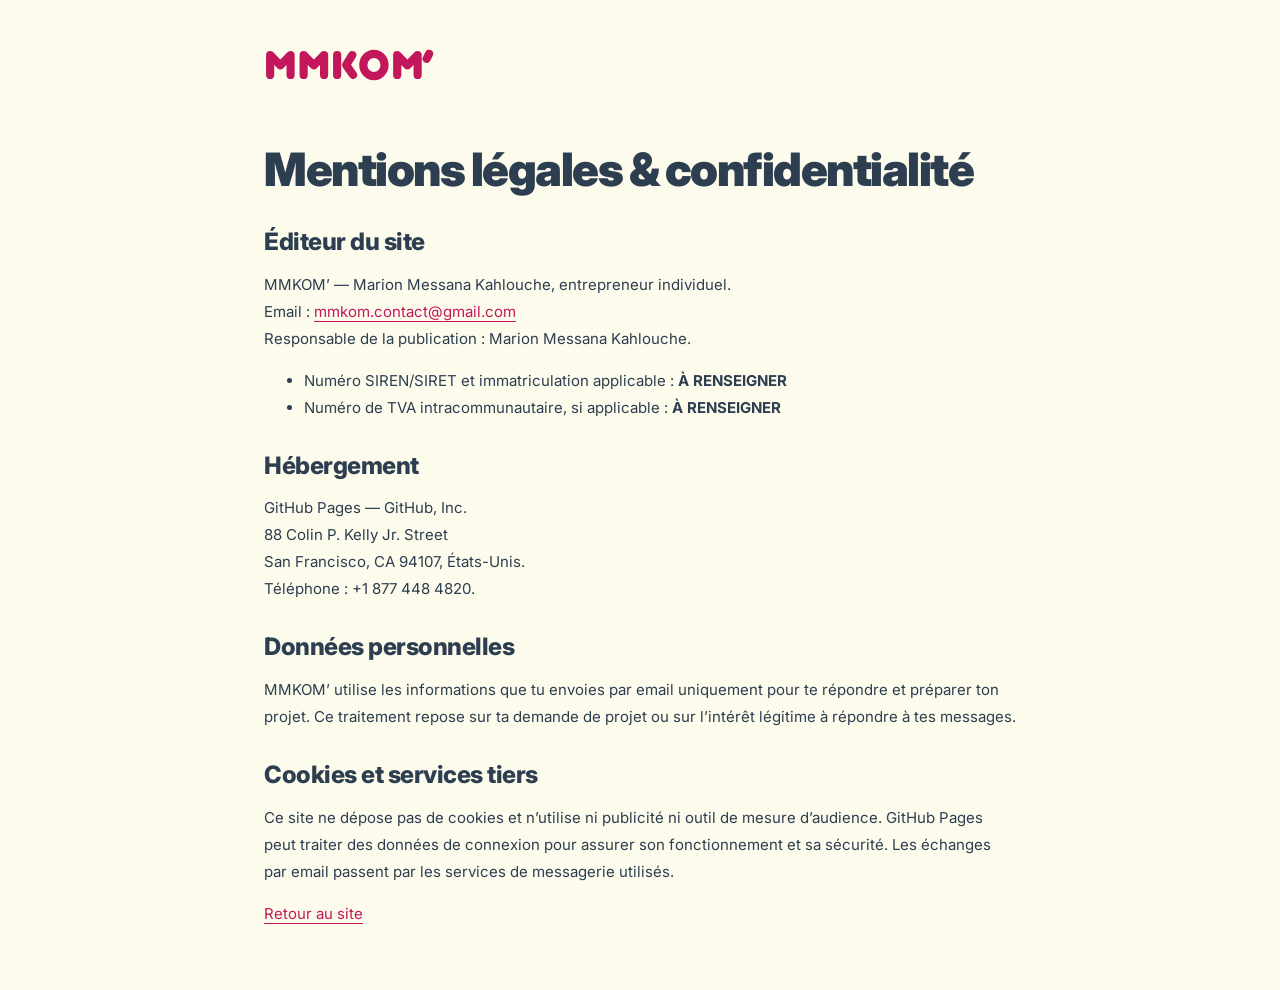
==== mentions-legales.html @ e6b51beb "first commit" ====
<!DOCTYPE html>
<html lang="fr">
<head><meta charset="UTF-8"><meta name="viewport" content="width=device-width, initial-scale=1"><title>Mentions légales & confidentialité — MMKOM'</title><meta name="robots" content="noindex, follow"><meta name="description" content="Éditeur, hébergement et protection des données personnelles du site MMKOM’."><link rel="canonical" href="https://mmkom.fr/mentions-legales.html"><link rel="icon" href="favicon.svg"><link rel="stylesheet" href="style.css"></head>
<body><a class="skip-link" href="#main">Aller au contenu</a><main id="main" class="legal-page"><a class="logo" href="./" aria-label="MMKom’, retour à l’accueil"><img src="logo.svg" width="416" height="82" alt="MMKom’"></a><h1>Mentions légales & confidentialité</h1>
<h2>Éditeur du site</h2>
<p>MMKOM’ — Marion Messana Kahlouche, entrepreneur individuel.<br>Email : <a href="mailto:mmkom.contact@gmail.com">mmkom.contact@gmail.com</a><br>Responsable de la publication : Marion Messana Kahlouche.</p>
<ul><li>Numéro SIREN/SIRET et immatriculation applicable : <strong>À RENSEIGNER</strong></li><li>Numéro de TVA intracommunautaire, si applicable : <strong>À RENSEIGNER</strong></li></ul>
<h2>Hébergement</h2>
<p>GitHub Pages — GitHub, Inc.<br>
88 Colin P. Kelly Jr. Street<br>
San Francisco, CA 94107, États-Unis.<br>
Téléphone : +1 877 448 4820.</p>
<h2>Données personnelles</h2><p>MMKOM’ utilise les informations que tu envoies par email uniquement pour te répondre et préparer ton projet. Ce traitement repose sur ta demande de projet ou sur l’intérêt légitime à répondre à tes messages.</p>
<h2>Cookies et services tiers</h2><p>Ce site ne dépose pas de cookies et n’utilise ni publicité ni outil de mesure d’audience. GitHub Pages peut traiter des données de connexion pour assurer son fonctionnement et sa sécurité. Les échanges par email passent par les services de messagerie utilisés.</p>
<p><a href="./">Retour au site</a></p></main></body></html>
---- style.css ----
:root{--pink:#C2185B;--blush:#FFEFF5;--ink:#2C3E50;--cream:#FDFBEC;--line:#e7d8db;--font:'Inter','Canva Sans',sans-serif}*{box-sizing:border-box}html{scroll-behavior:smooth;scroll-padding-top:30px}body{margin:0;background:var(--cream);color:var(--ink);font-family:var(--font);font-size:15px;-webkit-font-smoothing:antialiased}a{color:inherit}button{font:inherit}a,button,summary{-webkit-tap-highlight-color:transparent}button,a,summary{touch-action:manipulation}a:focus-visible,button:focus-visible,summary:focus-visible{outline:3px solid var(--pink);outline-offset:6px}::selection{background:var(--pink);color:white}.section-width{width:min(1180px,calc(100% - 112px));margin-inline:auto}.site-header{max-width:1440px;margin:auto;padding:30px 56px;display:flex;align-items:center;justify-content:space-between;border-bottom:1px solid #2c3e5014}.logo{text-decoration:none;font-size:33px;font-weight:900;letter-spacing:-2px;color:var(--pink);display:inline-flex;align-items:baseline;position:relative}.logo>span{font-size:42px;line-height:.7}.logo i{width:7px;height:7px;border-radius:50%;background:var(--pink);margin-left:5px}.site-header nav{display:flex;align-items:center;gap:35px}.site-header nav>a:not(.button){font-size:12px;font-weight:550;text-decoration:none}.site-header nav>a:not(.button):hover{color:var(--pink)}.button{border:1px solid var(--pink);background:var(--pink);color:white;text-decoration:none;display:inline-flex;justify-content:center;align-items:center;gap:26px;min-height:53px;padding:15px 23px;border-radius:7px;font-size:12px;font-weight:650;cursor:pointer;transition:transform .2s,box-shadow .2s}.button>span{font-size:23px;font-weight:400;line-height:1}.button:hover{transform:translateY(-3px);box-shadow:4px 5px 0 #2c3e5020}.button-small{min-height:43px;padding:10px 18px;font-size:12px;gap:22px}.hero{display:grid;grid-template-columns:1.13fr 1fr;gap:65px;align-items:center;padding-top:79px;padding-bottom:91px}.eyebrow{font-size:9px;letter-spacing:1.65px;font-weight:750;line-height:1.8}.hero .eyebrow{display:flex;align-items:center;gap:9px;letter-spacing:1.1px}.little-spark{font-size:23px;color:var(--pink);line-height:1}h1{font-size:clamp(50px,5.3vw,76px);font-weight:850;letter-spacing:-4.1px;line-height:1.1;margin:24px 0 28px}.pink{color:var(--pink)}.highlight{position:relative;color:var(--pink);display:inline-block}.highlight svg{position:absolute;bottom:-12px;left:-3px;width:103%;height:21px;fill:none;stroke:var(--pink);stroke-width:3;stroke-linecap:round}.hero-intro{font-size:20px;margin:32px 0 12px;letter-spacing:-.5px}.hero-intro strong{font-weight:750}.wave{color:var(--pink);display:inline-block;transform:rotate(15deg);font-size:28px;margin-left:5px}.hero-description{max-width:435px;font-size:14px;line-height:1.85;margin:0 0 25px}.hero-footnote{font-size:10px;margin:17px 0 0;color:#5b6670}.hero-footnote span{font-size:16px;margin-right:5px;color:var(--pink)}.hero-visual{position:relative;max-width:425px;width:100%;justify-self:center;padding:15px 18px 0}.photo-card{position:relative;background:#fffdf8;padding:13px 13px 0;box-shadow:0 8px 25px #54233114;transform:rotate(5deg);border:1px solid #e8e1d4}.portrait-placeholder{height:345px;background:#f5c9d9;position:relative;overflow:hidden;display:flex;justify-content:center;align-items:flex-end}.portrait{width:100%;height:100%;position:absolute;bottom:0;opacity:.9}.portrait-dot{position:absolute;border:1px solid #c2185b38;border-radius:50%;width:230px;height:230px}.dot-one{top:-110px;right:-75px}.dot-two{left:-126px;bottom:0;width:260px;height:260px}.photo-label{z-index:1;background:#fff8f0e8;padding:8px 13px;font-size:8px;letter-spacing:1.6px;margin-bottom:17px;border-radius:3px}.photo-card>p{text-align:center;font-size:13px;font-weight:550;padding:2px 0 7px;letter-spacing:-.3px}.photo-card>p span{font-size:22px;margin-left:10px;color:var(--pink)}.tape{position:absolute;top:-14px;left:36%;width:110px;height:33px;background:#f4e7b8a6;transform:rotate(-9deg);z-index:2;backdrop-filter:blur(2px);clip-path:polygon(2% 0,99% 4%,96% 100%,0 92%)}.flower{width:100px;height:100px;color:var(--pink)}.flower-top{position:absolute;right:-24px;top:-26px;z-index:3;transform:rotate(15deg)}.round-sticker{position:absolute;left:-32px;bottom:-17px;width:116px;height:116px;background:var(--pink);color:var(--cream);border-radius:50%;display:flex;flex-direction:column;justify-content:center;align-items:center;gap:5px;transform:rotate(-12deg);border:1px dashed #ffeff58c;outline:6px solid var(--pink);font-size:11px}.round-sticker b{font-size:17px;letter-spacing:-.5px}.hello-sticker{position:absolute;top:-20px;left:-28px;font-size:16px;font-style:italic;font-weight:550;transform:rotate(-9deg);color:var(--pink)}.hello-sticker svg{width:60px;height:40px;display:block;margin:4px 0 0 28px;fill:none;stroke:var(--pink);stroke-width:2;stroke-linecap:round;stroke-linejoin:round}.visual-spark{position:absolute;right:-34px;bottom:-20px;color:var(--pink);font-size:66px}.ribbon{background:var(--pink);color:var(--cream);padding:20px 0;overflow:hidden;transform:rotate(-1.5deg);margin:8px -0px 0}.ribbon>div{display:flex;align-items:center;gap:40px;width:max-content;margin-left:-20px}.ribbon span{font-size:13px;font-weight:750;letter-spacing:2px;white-space:nowrap}.ribbon i{font-style:normal;font-size:25px;line-height:1}.services{padding-block:92px 70px}.section-heading{display:flex;justify-content:space-between;align-items:flex-end;gap:30px;margin-bottom:35px}.section-heading .eyebrow{color:var(--pink);margin:0 0 12px}h2{font-size:46px;line-height:1.12;letter-spacing:-2px;margin:0;font-weight:800}.section-heading>p{font-size:13px;line-height:1.85;margin:0 0 5px}.service-grid{display:grid;grid-template-columns:repeat(3,minmax(0,1fr));gap:20px;align-items:start}.service-card{border:1px solid #decbd0;padding:27px 25px 0;border-radius:12px;overflow:hidden}.web-card{background:var(--blush)}.social-card{background:#f5cada}.boost-card{background:#f6f1da}.card-top{display:flex;align-items:center;justify-content:space-between;margin-bottom:30px}.service-icon{width:47px;height:47px;color:var(--pink)}.service-icon svg{width:100%;height:100%;fill:none;stroke:currentColor;stroke-width:1.7;stroke-linecap:round;stroke-linejoin:round}.service-number{font-size:11px;font-weight:550;opacity:.65}.card-kicker{font-size:8px;font-weight:750;letter-spacing:1.25px;color:var(--pink);margin:0 0 11px}.service-card h3{font-size:31px;letter-spacing:-1.2px;line-height:1.14;font-weight:800;margin:0 0 17px}.service-card h3+p{font-size:12px;line-height:1.85;margin:0 0 20px;min-height:88px}.tags{display:flex;flex-wrap:wrap;gap:6px;min-height:48px;align-content:start}.tags span{font-size:8px;border:1px solid #2c3e5030;border-radius:30px;padding:5px 8px}.card-price{font-size:10px;margin:19px 0 22px}.card-price strong{display:block;font-size:27px;font-weight:750;letter-spacing:-1px;margin-top:6px}.card-price small{font-size:10px;font-weight:500;letter-spacing:0}.service-card details{border-top:1px solid #2c3e5029}.service-card summary{list-style:none;cursor:pointer;display:flex;align-items:center;justify-content:space-between;font-size:11px;font-weight:650;min-height:57px;gap:8px}.service-card summary::-webkit-details-marker{display:none}.service-card summary>span{font-size:23px;font-weight:400;transition:transform .2s}.service-card details[open] summary>span{transform:rotate(45deg)}.details-content{padding-bottom:15px}.details-content h4{font-size:12px;line-height:1.6;margin:10px 0 5px;color:var(--pink)}.details-content p{font-size:11px;line-height:1.8;margin:0 0 15px}.price-note{font-size:9px;line-height:1.8;opacity:.75;margin-top:17px}.custom-note{font-size:11px;text-align:center;margin:35px 0 0;line-height:1.8}.custom-note>span{font-size:22px;color:var(--pink);vertical-align:middle;margin-right:9px}.custom-note a{text-underline-offset:4px;font-weight:650}.contact{background:var(--pink);color:var(--cream);overflow:hidden}.contact-inner{position:relative;text-align:center;padding-top:60px;padding-bottom:52px}.contact .eyebrow{font-size:9px;letter-spacing:1.9px;margin-bottom:18px}.contact h2{font-size:64px;line-height:1.05;letter-spacing:-2.6px;position:relative;display:inline-block}.contact h2>span{font-style:italic;font-weight:650}.contact h2 svg{position:absolute;bottom:-15px;left:20%;width:80%;height:18px;stroke:var(--cream);stroke-width:2;fill:none}.contact h2+p{font-size:12px;line-height:1.9;margin:34px 0 23px;color:#ffeff5ed}.button-cream{background:var(--cream);color:var(--pink);border-color:var(--cream);min-width:185px}.contact .contact-note{font-size:9px;margin:17px 0 0;opacity:.85}.contact-doodle{position:absolute;left:7%;top:100px;font-size:140px;font-weight:400;transform:rotate(10deg);color:#ec8db0}.contact-spark{position:absolute;right:8%;bottom:82px;font-size:100px;color:#ec8db0}.site-footer{display:flex;align-items:center;justify-content:space-between;gap:20px;padding-block:28px}.site-footer .logo{font-size:26px}.site-footer .logo>span{font-size:33px}.site-footer p{font-size:10px}.site-footer>span{font-size:9px}dialog{border:1px solid #e5bdcd;border-radius:16px;background:var(--cream);color:var(--ink);padding:45px 35px;text-align:center;max-width:440px;width:calc(100% - 40px)}dialog::backdrop{background:#2c3e508c;backdrop-filter:blur(4px)}dialog h2{font-size:29px;letter-spacing:-1px;margin:14px 0}dialog p{font-size:14px;line-height:1.8}dialog .dialog-note{font-size:11px;margin-bottom:23px}.dialog-flower{font-size:45px;color:var(--pink)}.dialog-close{position:absolute;right:14px;top:9px;background:none;border:none;color:var(--ink);font-size:28px;cursor:pointer;padding:5px}.skip-link{position:fixed;left:15px;top:-100px;background:var(--ink);color:white;z-index:20;padding:15px}.skip-link:focus{top:10px}@media(min-width:1440px){.hero{padding-block:95px 105px;gap:85px}.portrait-placeholder{height:370px}}@media(max-width:1050px){.section-width{width:calc(100% - 70px)}.site-header{padding:25px 35px}.hero{gap:40px}.hero-visual{padding-right:15px}.portrait-placeholder{height:310px}.flower-top{right:-15px;width:80px}.hero .eyebrow{font-size:7px}h1{font-size:59px;letter-spacing:-3px}.hero-description{font-size:13px}.hero .button{font-size:10px;padding-inline:17px;gap:12px}.hello-sticker{left:-12px}.service-card{padding-inline:19px}.service-card h3{font-size:28px}.tags{min-height:64px}.service-card h3+p{min-height:110px}.card-kicker{font-size:7px}.contact-doodle{left:0}.contact-spark{right:1%}}@media(max-width:760px){.section-width{width:calc(100% - 40px)}.site-header{padding:19px 20px}.logo{font-size:28px}.logo>span{font-size:35px}.site-header nav{gap:15px}.site-header nav>a:not(.button){display:none}.button-small{min-height:39px;font-size:10px;padding:8px 13px;gap:15px}.hero{grid-template-columns:1fr;padding-top:40px;padding-bottom:65px;gap:55px}.hero .eyebrow{font-size:7px;letter-spacing:.8px}.hero-copy{max-width:520px}h1{font-size:clamp(48px,10vw,69px);letter-spacing:-3px;margin-block:19px 25px}.hero-intro{font-size:20px}.hero-description{font-size:13px;max-width:440px}.hero .button{font-size:11px;gap:17px}.hero-footnote{font-size:9px}.hero-visual{max-width:340px;padding:0 20px;margin-bottom:15px}.portrait-placeholder{height:300px}.photo-card>p{font-size:11px}.flower-top{right:-4px;top:-30px;width:80px;height:80px}.round-sticker{left:0;width:97px;height:97px;font-size:9px;bottom:-22px}.round-sticker b{font-size:15px}.hello-sticker{left:-7px;top:-21px;font-size:14px}.visual-spark{right:-5px;font-size:55px;bottom:-27px}.ribbon{padding-block:17px}.ribbon>div{gap:25px}.ribbon span{font-size:10px;letter-spacing:1.5px}.ribbon i{font-size:20px}.services{padding-block:58px 45px}.section-heading{display:block;margin-bottom:28px}.section-heading .eyebrow{font-size:7px;letter-spacing:1px}h2{font-size:37px;letter-spacing:-1.6px}.section-heading>p{font-size:12px;margin-top:19px}.desktop-break{display:none}.service-grid{grid-template-columns:1fr;gap:17px}.service-card{padding:25px 25px 0}.card-top{margin-bottom:22px}.service-card h3{font-size:33px}.card-kicker{font-size:8px}.service-card h3+p{font-size:13px;min-height:0;max-width:430px}.tags{min-height:0}.tags span{font-size:9px}.card-price{margin-block:24px 20px}.card-price strong{font-size:28px}.service-card summary{font-size:12px}.details-content h4{font-size:13px}.details-content p{font-size:12px}.price-note{font-size:9px}.custom-note{font-size:10px;padding-inline:12px}.custom-note a{display:block}.contact-inner{padding-block:45px}.contact .eyebrow{font-size:7px;letter-spacing:1px}.contact h2{font-size:55px}.contact h2+p{font-size:12px;max-width:340px;margin-inline:auto}.contact h2+p br{display:none}.contact-doodle{font-size:65px;top:99px;left:-10px;opacity:.65}.contact-spark{font-size:56px;right:-3px;bottom:145px;opacity:.65}.contact .contact-note{font-size:8px}.site-footer{flex-wrap:wrap;gap:12px;padding-block:25px}.site-footer p{width:100%;order:3;margin:0;font-size:9px}.site-footer>span{font-size:8px}}@media(prefers-reduced-motion:reduce){html{scroll-behavior:auto}*,*::before,*::after{transition:none!important;animation:none!important}}

@font-face{font-family:Inter;src:url('assets/fonts/inter-latin.woff2') format('woff2');font-style:normal;font-weight:400 900;font-display:swap}
@font-face{font-family:Caveat;src:url('assets/fonts/caveat-latin.woff2') format('woff2');font-style:normal;font-weight:500 700;font-display:swap}
body .logo{font-family:'Fredoka',sans-serif;font-weight:700;font-size:40px;letter-spacing:1px;line-height:1.1}
body .site-footer .logo{font-size:34px}
html body{overflow-x:clip}
body .first-screen{display:flex;flex-direction:column;min-height:100vh;min-height:100svh;padding-bottom:var(--section-space)}
body .first-screen .hero{flex:1 0 auto}
body .first-screen .ribbon{flex:0 0 auto}
html body .first-screen + .services{padding-top:0}
@media(max-width:760px){body .first-screen{padding-bottom:85px}}
body .services .comparison-intro{font-size:14px;line-height:1.8;min-height:0;margin:0 0 32px;max-width:900px}
body .formula-name{position:relative;display:inline-block;isolation:isolate;font-weight:800;padding:0 5px;white-space:nowrap}
body .formula-nowrap{white-space:nowrap}
body .formula-name::before{content:"";position:absolute;inset:2px 0;background:#f5c6d8;transform:rotate(-2deg);border-radius:2px;z-index:-1;pointer-events:none}
@media(max-width:760px){body .services .comparison-intro{font-size:14px;margin-bottom:24px}}
body .services .comparison-table thead th{background:var(--blush);color:var(--ink)}
html body .services .boost-card .card-body{grid-template-columns:minmax(0,1fr)}
body .services .web-card .card-body.web-comparison{display:block}
body .web-comparison .plan-intros{display:grid;grid-template-columns:1fr 1fr;gap:32px;margin:28px 0 36px}
body .web-comparison .plan-intros section{padding:24px;background:var(--blush);border-radius:14px}
body .web-comparison .plan-intros h3{font-size:23px;margin:0 0 12px}
body .web-comparison .plan-intros p{font-size:14px;line-height:1.8;margin:0}
body .services .web-comparison .offer-followup{margin-top:28px}
@media(max-width:760px){body .services .web-card .web-comparison{padding:24px 14px}body .web-comparison .plan-intros{grid-template-columns:1fr;gap:14px;margin-block:24px}body .web-comparison .plan-intros section{padding:20px}}
body .services .service-grid{grid-template-columns:minmax(0,1fr);gap:40px}
body .services .service-card .card-body{display:grid;grid-template-columns:repeat(2,minmax(0,1fr));gap:24px 36px;padding:32px}
body .services .service-card .service-description{grid-column:1 / -1;min-height:0;margin:0;font-size:16px}
body .services .service-card .offer{margin:0}
body .services .web-card .offer-followup{grid-column:1 / -1}
body .services .boost-card .card-body{grid-template-columns:repeat(3,minmax(0,1fr))}
body .services .social-card .social-comparison{display:block}
body .social-comparison .plan-intros{display:grid;grid-template-columns:1fr 1fr;gap:32px;margin:28px 0 36px}
body .social-comparison .plan-intros section{padding:24px;background:var(--blush);border-radius:14px}
body .social-comparison .plan-intros h3{font-size:23px;margin:0 0 12px}
body .social-comparison .plan-intros p{font-size:14px;line-height:1.8;margin:0}
body .comparison-table{width:100%;border-collapse:collapse;table-layout:fixed;font-size:14px;line-height:1.6}
body .comparison-table caption{text-align:left;font-size:21px;font-weight:750;margin-bottom:22px;letter-spacing:-.6px}
body .comparison-table .feature-column{width:48%}
body .comparison-table th,body .comparison-table td{padding:18px 16px;border-bottom:1px solid #2c3e5025;vertical-align:middle;overflow-wrap:anywhere}
body .comparison-table thead th{background:var(--ink);color:var(--cream);font-size:14px;font-weight:700;text-align:center}
body .comparison-table thead th:first-child{text-align:left;border-radius:10px 0 0 0}
body .comparison-table thead th:last-child{border-radius:0 10px 0 0}
body .comparison-table tbody th{text-align:left;font-weight:500}
body .comparison-table td{text-align:center}
body .comparison-table td:last-child{background:#ffeff580}
body .comparison-table .included{display:inline-flex;align-items:center;justify-content:center;background:var(--pink);color:white;border-radius:50%;width:25px;height:25px;font-size:16px;font-weight:700}
body .comparison-table .not-included{color:#687582;font-size:22px}
body .comparison-table strong{font-size:14px;font-weight:700}
body .cell-note{display:block;font-size:12px;line-height:1.6;font-weight:400;margin-top:5px}
body .client-contributions{display:grid;grid-template-columns:1fr 1fr;gap:24px;margin-top:36px}
body .client-contributions>h3{grid-column:1 / -1;font-size:21px;margin:0}
body .client-contributions section{border:1px solid #2c3e5030;border-radius:14px;padding:24px}
body .client-contributions h4{font-size:15px;margin:0 0 14px;line-height:1.6}
body .client-contributions ul{font-size:14px;line-height:1.8;padding-left:19px;margin:0}
body .client-contributions li+li{margin-top:10px}
@media(max-width:760px){body .services .service-card .card-body,body .services .boost-card .card-body{grid-template-columns:minmax(0,1fr);padding:24px;gap:24px}body .services .social-card .social-comparison{padding:24px 14px}body .social-comparison .plan-intros{grid-template-columns:1fr;gap:14px;margin-block:24px}body .social-comparison .plan-intros section{padding:20px}body .comparison-table{font-size:12px}body .comparison-table .feature-column{width:46%}body .comparison-table th,body .comparison-table td{padding:14px 6px}body .comparison-table thead th,body .comparison-table strong{font-size:11px}body .comparison-table caption{font-size:19px;margin-bottom:18px}body .cell-note{font-size:10px}body .client-contributions{grid-template-columns:1fr;gap:16px;margin-top:28px}body .client-contributions section{padding:19px}}
@media(max-width:760px){html body .hero .hero-logo{margin-top:20px;margin-bottom:32px}}
@media(max-width:760px){html body{--section-space:70px}body .services .service-grid{gap:36px}html body .site-footer{padding-block:60px}html body .hero{padding-bottom:75px}html body .services{padding-top:85px}}
@media(max-width:760px){body .hero{grid-template-columns:minmax(0,1fr)}body .hero-copy{width:100%;max-width:none;min-width:0;text-align:center}body .hero-description{margin-inline:auto}body #hero-title{font-size:clamp(36px,9.5vw,69px)}}
body .logo img{display:block;width:170px;height:auto;max-width:100%}
body .site-footer .logo img{width:145px}
body{--section-space:165px}
body .services{padding-block:var(--section-space)}
body .services .section-heading{margin-bottom:40px}
body .contact{margin-bottom:0}
body .site-footer{padding-block:calc(var(--section-space) / 2)}
@media(min-width:761px){body #services-title{font-size:clamp(28px,3.5vw,46px);white-space:nowrap}}
@media(max-width:760px){body{--section-space:45px}body .services .section-heading{margin-bottom:28px}body #services-title{font-size:clamp(23px,6.2vw,34px);line-height:1.3}}
body .service-card .card-band{background:var(--ink);color:var(--cream)}
html body,html body *{-webkit-user-select:text;user-select:text}
body #contact-dialog[data-contact-popup] input.contact-email{-webkit-user-select:text;user-select:text}
body .logo i{display:none}
body .site-footer{flex-direction:column;align-items:center;justify-content:center;gap:14px;text-align:center}
body .site-footer p{margin:0}
html{overflow-x:hidden}
@media(max-width:760px){html body{overflow-x:hidden}body .hero{padding-top:36px}body .hero-visual{min-width:0}body #main{overflow-x:clip}}
body .hero{padding-top:160px}
body .hero{padding-bottom:165px}
@media(max-width:760px){body .hero{padding-bottom:45px}}
@media(max-width:760px){body .hero{padding-top:36px}}
@media(max-width:760px){body .hero .hero-cta{display:flex;width:fit-content;max-width:100%;margin-inline:auto}}
@media(max-width:760px){body .hero .hero-logo{display:flex;width:fit-content;margin-inline:auto}}
body .marion-photo{display:block;width:100%;height:100%;object-fit:cover;object-position:center}
body #contact-dialog[data-contact-popup]{max-width:560px;width:calc(100% - 48px);padding:60px 40px;margin:auto}
body #contact-dialog[data-contact-popup] h2{margin:0 0 24px}
body #contact-dialog[data-contact-popup] #dialog-description{margin:0 0 32px}
body #contact-dialog[data-contact-popup] .contact-email{margin-bottom:8px}
body #contact-dialog[data-contact-popup] input.contact-email{width:100%;border:0;background:transparent;text-align:center;font-family:inherit;padding:12px 0;cursor:text;text-decoration:none;user-select:text;-webkit-user-select:text;border-radius:4px}
body #contact-dialog input.contact-email:focus{outline:none}
body #contact-dialog input.contact-email:focus-visible{outline:2px solid var(--pink);outline-offset:5px}
@media(max-width:760px){body #contact-dialog[data-contact-popup]{padding:48px 24px}}
body #contact-dialog .email-label{font-size:12px;margin:25px 0 8px}
body #contact-dialog .contact-email{display:block;font-size:clamp(16px,4.6vw,23px);font-weight:700;color:var(--pink);text-underline-offset:5px;overflow-wrap:anywhere;user-select:all}
body #contact-dialog .dialog-actions{display:flex;flex-direction:column;gap:18px;margin-top:28px;align-items:center}
body #contact-dialog .dialog-actions .button{font-size:14px;padding:16px 24px}
body #contact-dialog .copy-email{background:none;border:0;text-decoration:underline;text-underline-offset:4px;color:var(--ink);font-size:13px;padding:8px;cursor:pointer}
body #contact-dialog .copy-status{font-size:12px;color:var(--pink);min-height:22px;margin:16px 0 10px}
body #contact-dialog .dialog-note{font-size:11px;line-height:1.8;margin-bottom:0}
body .service-grid{gap:28px;align-items:stretch}
body .service-card .card-band{font-size:12px;letter-spacing:.7px;padding:20px 24px}
body .service-card .card-body{padding:28px 24px}
body .service-card .service-icon{margin-bottom:22px}
body .service-card h3{font-size:27px;line-height:1.2;letter-spacing:-1px;margin-bottom:15px}
body .service-card .service-description{font-size:15px;line-height:1.7;min-height:0;margin:0}
body .service-card .offer{border-top:1px solid #2c3e5030;padding-top:25px;margin-top:25px}
body .service-card .offer h4{font-size:18px;line-height:1.4;letter-spacing:-.4px;margin:0 0 10px;font-weight:750}
body .service-card .offer-purpose{font-size:14px;line-height:1.65;margin:0 0 14px}
body .service-card .offer-price{font-size:25px;font-weight:800;letter-spacing:-.8px;line-height:1.5;color:var(--pink);margin:12px 0 16px}
body .service-card .offer-price small{font-size:12px;letter-spacing:0;font-weight:550;white-space:nowrap}
body .service-card .offer ul{padding-left:19px;margin:0;font-size:14px;line-height:1.65}
body .service-card .offer li{padding-left:3px;margin-bottom:9px}
body .service-card .offer li::marker{color:var(--pink)}
@media(min-width:761px) and (max-width:1100px){body .service-grid{grid-template-columns:1fr}body .service-card .card-body{display:grid;grid-template-columns:repeat(3,minmax(0,1fr));gap:22px}body .service-card .service-icon,body .service-card h3,body .service-card .service-description{grid-column:1 / -1;margin:0;min-height:0}body .service-card .offer{margin:0}}
@media(max-width:760px){body .service-card .service-description{min-height:0}body .service-card .card-body{padding:25px}body .service-card h3{font-size:29px}}
body .photo-card>p>span{display:none}
body .flower,body .visual-spark,body .contact-spark,body .dialog-flower{display:none}
body .photo-card{transition:transform .25s ease}
@media(hover:hover){body .photo-card:hover{transform:rotate(2deg)}}
body #hero-title>.pink{position:relative;display:inline-block}
body #hero-title>.pink::after{content:"";position:absolute;left:0;bottom:-10px;width:100%;height:16px;background:url("data:image/svg+xml,%3Csvg xmlns='http://www.w3.org/2000/svg' viewBox='0 0 340 20'%3E%3Cpath d='M5 13Q151-5 330 10M20 18Q183 5 315 16' fill='none' stroke='%23C2185B' stroke-width='3' stroke-linecap='round'/%3E%3C/svg%3E") center/100% 100% no-repeat;pointer-events:none}
body .hero .hero-cta,body .contact #contact-button{min-height:65px;padding:19px 36px;font-size:17px;font-weight:750;min-width:230px}
body .ribbon{width:calc(100% + 80px);margin-left:-40px;overflow:hidden}
body .ribbon .ribbon-track{display:flex;width:max-content;gap:0;margin:0}
body .ribbon .ribbon-group{display:flex;align-items:center;justify-content:space-around;flex:0 0 auto;width:max-content;min-width:calc(100vw + 80px);gap:37px;padding-right:37px;animation:ribbon-scroll 55s linear infinite;will-change:transform}
@keyframes ribbon-scroll{from{transform:translateX(0)}to{transform:translateX(-100%)}}
@media(max-width:760px){body .ribbon .ribbon-group{gap:26px;padding-right:26px}body .hero .hero-cta,body .contact #contact-button{min-height:62px;padding:18px 28px;font-size:16px}}
@media(prefers-reduced-motion:reduce){body .ribbon .ribbon-group{animation:none;will-change:auto}}
body{background:var(--cream)}.site-header{border:1.5px solid var(--ink);border-radius:60px;margin:24px auto 0;width:min(1280px,calc(100% - 64px));padding:16px 27px;box-shadow:0 4px 0 var(--ink);background:#fffdf5}.button{border:1.5px solid var(--ink);border-radius:50px;box-shadow:3px 4px 0 var(--ink)}.button:hover{transform:translate(1px,1px);box-shadow:2px 3px 0 var(--ink)}.hero{padding-top:88px;padding-bottom:105px}.hero-copy{position:relative}.hero .hero-badge{display:inline-flex;background:var(--cream);border:1px solid var(--pink);color:var(--pink);padding:7px 12px;border-radius:50px;font-size:8px;letter-spacing:.8px}.hero-badge .little-spark{font-size:18px}h1{font-weight:900}.highlight{background:linear-gradient(transparent 55%,#f5c6d8 55%,#f5c6d8 91%,transparent 91%)}.hero-description{font-size:14px}.hero-visual{max-width:410px}.photo-card{border:1px solid var(--ink);border-radius:5px;box-shadow:7px 9px 0 #2c3e501a;transform:rotate(5deg)}.photo-card>p,.hello-sticker{font-family:Caveat,cursive;font-size:24px}.hello-sticker{top:-36px;left:-30px;font-size:27px}.flower-top{font-size:115px;line-height:1;width:auto;height:auto;right:-21px;top:-37px}.tape{height:39px;width:125px;top:-19px;background:#e6d69aaa}.round-sticker{width:120px;height:120px;left:-26px;bottom:-24px}.hand-note{position:absolute;right:-20px;bottom:-65px;color:var(--pink);font-family:Caveat,cursive;font-size:22px;line-height:.95;transform:rotate(-7deg)}.hand-note svg{position:absolute;width:105px;height:40px;left:-105px;top:0;fill:none;stroke:var(--pink);stroke-width:2;stroke-linecap:round;stroke-linejoin:round;transform:rotate(180deg)}.ribbon{padding-block:24px;transform:rotate(-2deg);border-block:1.5px solid var(--ink);box-shadow:0 6px 0 #f2bfd2}.ribbon span{font-size:16px;font-weight:850;letter-spacing:1.5px}.ribbon>div{gap:37px}.services{padding-top:95px}.section-heading{margin-bottom:40px}.section-heading .eyebrow{display:inline-block;background:var(--ink);color:var(--cream);padding:7px 11px;border-radius:5px;font-size:8px}.marker{color:var(--pink);background:linear-gradient(transparent 62%,#f3cad9 62%,#f3cad9 94%,transparent 94%)}.handwritten{display:block;font-family:Caveat,cursive;color:var(--pink);font-size:24px;transform:rotate(-3deg);margin-top:7px}.service-grid{gap:24px;align-items:start}.service-card{padding:0!important;border:1.5px solid var(--ink);border-radius:21px;background:#fffdf5!important;box-shadow:5px 6px 0 var(--ink);transform:none}.card-band{background:var(--pink);color:var(--cream);display:flex;align-items:center;justify-content:space-between;padding:17px 22px;border-bottom:1.5px solid var(--ink);font-size:10px;font-weight:800;letter-spacing:1px}.card-band>span:last-child{font-size:27px;line-height:1}.social-card .card-band{background:var(--ink)}.boost-card .card-band{background:#f4df87;color:var(--ink)}.card-body{padding:24px 22px 0}.card-top{margin-bottom:22px}.service-icon{background:var(--blush);width:60px;height:60px;padding:8px;border:1px solid var(--pink);border-radius:17px}.mini-badge{font-size:6px;letter-spacing:.6px;font-weight:650;border:1px dashed #c2185b75;padding:8px;border-radius:50px;color:var(--pink);max-width:100px;text-align:center}.service-card h3{font-size:30px}.card-body>p{font-size:12px;line-height:1.85;min-height:90px;margin-bottom:20px}.tags span{background:var(--cream);border-color:#2c3e5040}.card-price{border-top:1px dashed #2c3e5030;padding-top:19px;margin-top:18px}.card-price strong{font-size:30px;color:var(--pink)}.service-card details{border-top:1px solid #2c3e5030}.custom-note{margin-top:38px}.contact{border:1.5px solid var(--ink);border-radius:30px;box-shadow:7px 8px 0 var(--ink);margin-bottom:35px;overflow:visible}.contact-inner{padding:52px 24px 40px}.contact .button{box-shadow:3px 4px 0 var(--ink)}.contact-sticker{position:absolute;left:35px;top:75px;width:130px;height:130px;background:var(--cream);color:var(--pink);border-radius:50%;border:1px dashed var(--pink);outline:5px solid var(--cream);display:flex;flex-direction:column;justify-content:center;align-items:center;font-size:9px;line-height:1.7;transform:rotate(-12deg);font-weight:650}.contact-sticker b{font-family:Caveat,cursive;font-size:26px;font-weight:600}.contact-spark{right:35px;bottom:80px}.back-link{position:fixed;bottom:15px;left:15px;z-index:10;background:var(--ink);color:var(--cream);padding:10px 15px;border-radius:30px;font-size:10px;text-decoration:none;border:1px solid #fff6}.site-footer{padding-bottom:55px}@media(max-width:1050px){.mini-badge{max-width:75px;font-size:6px}.card-body{padding-inline:17px}.card-band{padding-inline:17px;font-size:8px}.service-card h3{font-size:26px}.card-body>p{min-height:112px}.contact-sticker{left:23px;width:100px;height:100px;font-size:7px;top:90px}.contact-sticker b{font-size:22px}.hand-note{right:0}.hero .hero-badge{font-size:6px;letter-spacing:.5px}}@media(max-width:760px){.site-header{width:calc(100% - 32px);margin-top:16px;padding:12px 16px}.hero{padding-top:40px;padding-bottom:70px;gap:80px}.hero .hero-badge{font-size:6px;letter-spacing:.4px;padding:7px 9px}.hero .hero-badge .little-spark{font-size:15px}.hero-description{font-size:13px}.hero-footnote{max-width:250px;line-height:1.8}.hand-note{right:2px;bottom:-47px;font-size:19px}.hand-note svg{width:65px;left:-65px}.hero-visual{max-width:330px}.flower-top{font-size:84px;right:-5px;top:-28px}.hello-sticker{left:2px;top:-34px;font-size:25px}.photo-card>p{font-size:22px}.round-sticker{left:0;width:97px;height:97px}.ribbon{padding-block:19px}.ribbon span{font-size:12px}.ribbon>div{gap:26px}.services{padding-top:60px}.section-heading .eyebrow{font-size:7px}.section-heading h2{font-size:34px}.handwritten{font-size:25px}.service-grid{gap:27px}.service-card{border-radius:20px}.card-body{padding:25px 23px 0}.card-band{padding:17px 23px;font-size:10px}.service-card h3{font-size:33px}.mini-badge{max-width:none;font-size:7px}.card-body>p{min-height:0;font-size:13px}.contact{border-radius:23px;margin-bottom:15px}.contact-inner{padding:43px 18px 32px}.contact .eyebrow{font-size:6px}.contact h2{font-size:49px}.contact h2+p{font-size:11px}.contact-sticker{width:65px;height:65px;left:-7px;top:-22px;font-size:5px;outline-width:3px}.contact-sticker b{font-size:15px}.contact-spark{right:7px;bottom:100px;font-size:40px}.site-footer{padding-bottom:65px}}

/* Accessibility and production-only components. */
.portrait-placeholder picture{display:block;width:100%;height:100%}
body .services .service-card h3.card-band{margin:0;font-size:12px;line-height:1.5;letter-spacing:.7px;font-weight:800}
.ribbon-shell{position:relative;transform:rotate(-2deg);flex:0 0 auto}
body .ribbon-shell .ribbon{transform:none;margin-top:0}
.ribbon-toggle{display:grid;place-items:center;position:absolute;right:20px;top:calc(100% + 6px);width:44px;height:44px;padding:0;margin:0;transform:rotate(2deg);background:transparent;border:0;color:var(--ink);cursor:pointer;border-radius:50%}
.ribbon-toggle:hover{background:#2c3e500a}
.ribbon-toggle .play-icon,.ribbon-toggle[aria-pressed="true"] .pause-icon{display:none}
.ribbon-toggle[aria-pressed="true"] .play-icon{display:block}
.ribbon-toggle[hidden]{display:none}
body .ribbon.is-paused .ribbon-group{animation-play-state:paused}
.legal-link{font-size:12px;text-underline-offset:4px;padding:10px;min-height:44px}
:focus-visible{outline:3px solid var(--pink);outline-offset:5px}
body .contact :focus-visible{outline-color:var(--cream)}
body .dialog-close{min-width:44px;min-height:44px}
.skip-link{z-index:100}
body:has(dialog[open]){overflow-y:hidden}
.legal-page{max-width:800px;margin:auto;padding:48px 24px;color:var(--ink);line-height:1.8}
.legal-page h1{font-size:clamp(32px,5vw,46px);letter-spacing:-1.5px;line-height:1.2}
.legal-page h2{font-size:24px;letter-spacing:-.5px;margin:32px 0 12px}
.legal-page p,.legal-page li{font-size:15px}
.legal-page a{color:var(--pink);text-underline-offset:4px;overflow-wrap:anywhere}
.legal-page .logo img{width:170px;height:auto}
.legal-page .logo{margin-bottom:36px}
@media(prefers-reduced-motion:reduce){html{scroll-behavior:auto}body .ribbon-toggle{display:none}body .photo-card{transition:none}body .photo-card:hover{transform:rotate(5deg)}body .button{transition:none}body .button:hover{transform:none}}
@media(forced-colors:active){.included,.formula-name{forced-color-adjust:auto}.included{border:1px solid currentColor}}
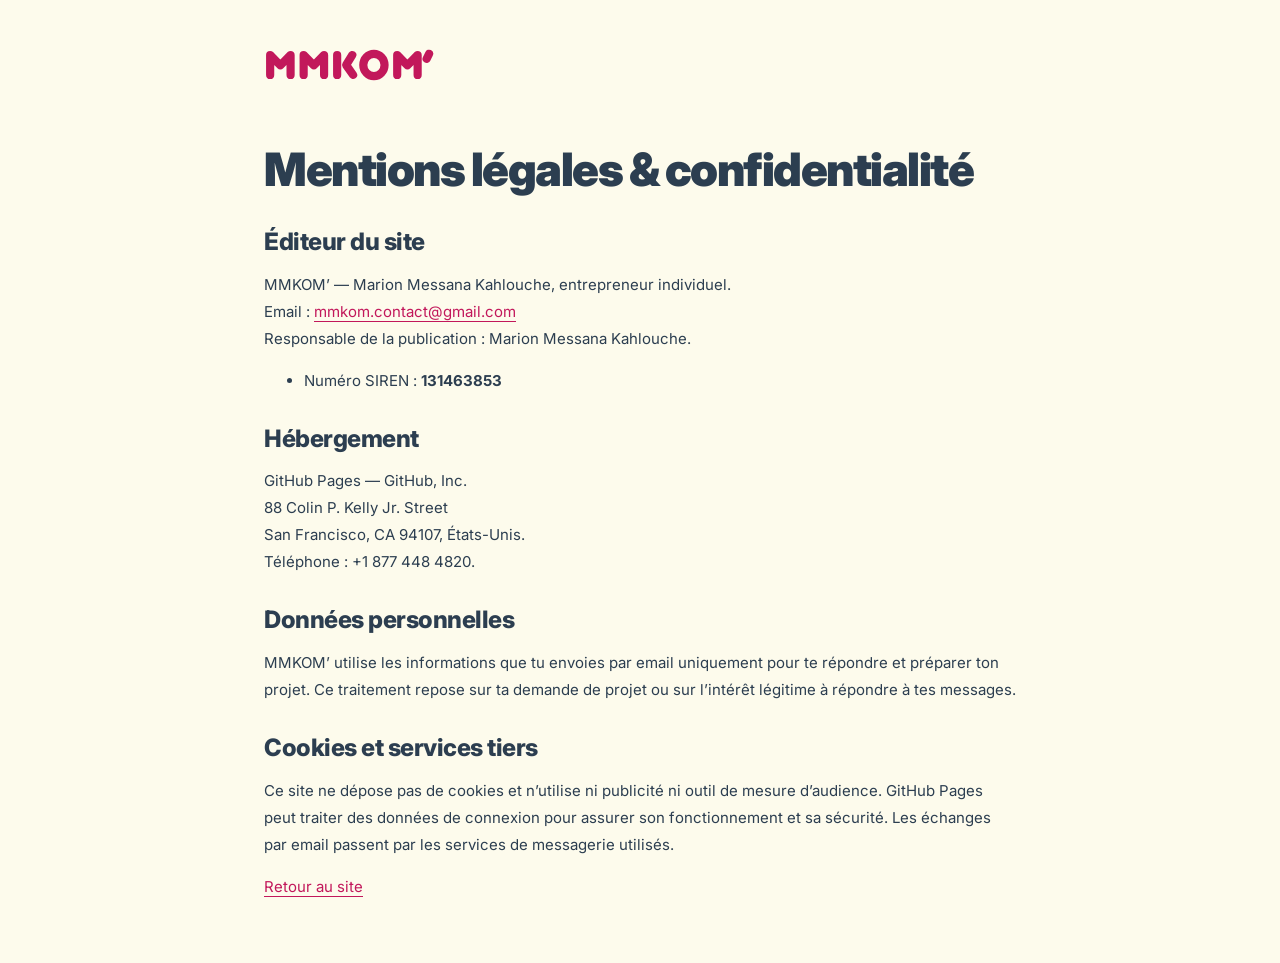
==== commit 6ddc81bb: "fix: add SIREN number to legal notice" ====
--- a/mentions-legales.html
+++ b/mentions-legales.html
@@ -4,7 +4,7 @@
 <body><a class="skip-link" href="#main">Aller au contenu</a><main id="main" class="legal-page"><a class="logo" href="./" aria-label="MMKom’, retour à l’accueil"><img src="logo.svg" width="416" height="82" alt="MMKom’"></a><h1>Mentions légales & confidentialité</h1>
 <h2>Éditeur du site</h2>
 <p>MMKOM’ — Marion Messana Kahlouche, entrepreneur individuel.<br>Email : <a href="mailto:mmkom.contact@gmail.com">mmkom.contact@gmail.com</a><br>Responsable de la publication : Marion Messana Kahlouche.</p>
-<ul><li>Numéro SIREN/SIRET et immatriculation applicable : <strong>À RENSEIGNER</strong></li><li>Numéro de TVA intracommunautaire, si applicable : <strong>À RENSEIGNER</strong></li></ul>
+<ul><li>Numéro SIREN : <strong>131463853</strong></li></ul>
 <h2>Hébergement</h2>
 <p>GitHub Pages — GitHub, Inc.<br>
 88 Colin P. Kelly Jr. Street<br>
